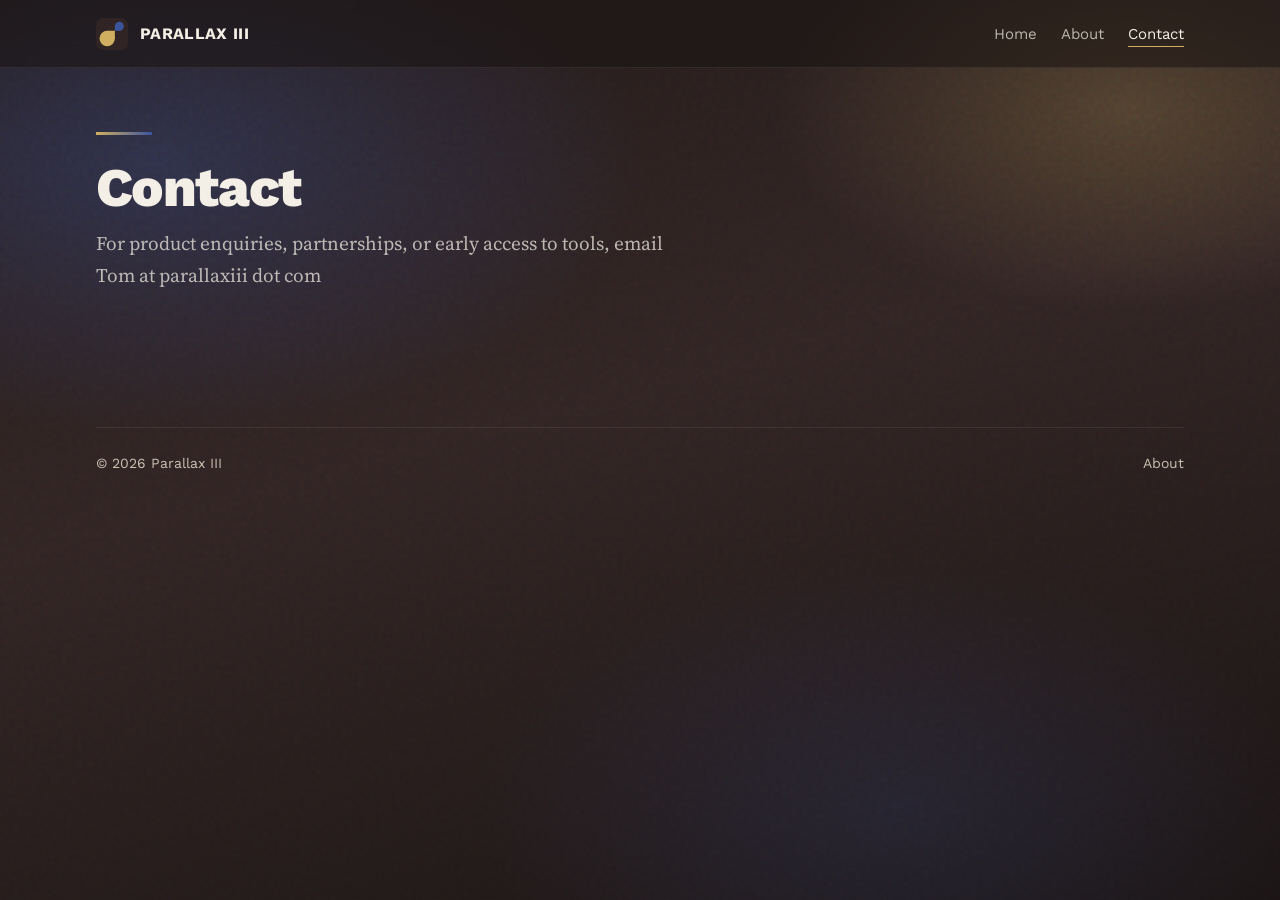
==== contact.html @ c74a7e7c "Add Parallax III website for GitHub Pages. Co-authored-by: Cursor <cursoragent@cursor.com>" ====
<!DOCTYPE html>
<html lang="en">
<head>
  <meta charset="utf-8">
  <meta name="viewport" content="width=device-width, initial-scale=1">
  <title>Contact — Parallax III</title>
  <meta name="description" content="Contact Parallax III about Chronicle and open-source investigation software.">
  <link rel="icon" href="assets/logo.svg" type="image/svg+xml">
  <link rel="stylesheet" href="css/styles.css">
</head>
<body>
  <div class="site-bg" aria-hidden="true"></div>

  <header class="site-header">
    <div class="site-header__inner">
      <a class="brand-mark" href="index.html">
        <img src="assets/logo.svg" alt="">
        <span>PARALLAX III</span>
      </a>
      <nav aria-label="Primary">
        <ul class="nav-links">
          <li><a href="index.html">Home</a></li>
          <li><a href="about.html">About</a></li>
          <li><a href="contact.html" aria-current="page">Contact</a></li>
        </ul>
      </nav>
    </div>
  </header>

  <main>
    <article class="page">
      <hr class="accent-rule">
      <h1 class="page-title">Contact</h1>
      <p class="page-intro">For product enquiries, partnerships, or early access to tools, email Tom at parallaxiii dot com</p>

    </article>
  </main>

  <footer class="site-footer">
    <span>© <span id="year"></span> Parallax III</span>
    <a href="about.html">About</a>
  </footer>

  <script>
    document.getElementById("year").textContent = new Date().getFullYear();
  </script>
</body>
</html>
---- css/styles.css ----
@font-face {
  font-family: "Work Sans";
  src: url("../assets/fonts/WorkSans-Variable.ttf") format("truetype");
  font-weight: 100 900;
  font-style: normal;
  font-display: swap;
}

@font-face {
  font-family: "Work Sans";
  src: url("../assets/fonts/WorkSans-Italic-Variable.ttf") format("truetype");
  font-weight: 100 900;
  font-style: italic;
  font-display: swap;
}

@font-face {
  font-family: "Source Serif 4";
  src: url("../assets/fonts/SourceSerif4-Variable.ttf") format("truetype");
  font-weight: 200 900;
  font-style: normal;
  font-display: swap;
}

@font-face {
  font-family: "Source Serif 4";
  src: url("../assets/fonts/SourceSerif4-Italic-Variable.ttf") format("truetype");
  font-weight: 200 900;
  font-style: italic;
  font-display: swap;
}

@font-face {
  font-family: "Zilla Slab";
  src: url("../assets/fonts/ZillaSlab-Regular.ttf") format("truetype");
  font-weight: 400;
  font-style: normal;
  font-display: swap;
}

@font-face {
  font-family: "Zilla Slab";
  src: url("../assets/fonts/ZillaSlab-Medium.ttf") format("truetype");
  font-weight: 500;
  font-style: normal;
  font-display: swap;
}

@font-face {
  font-family: "Zilla Slab";
  src: url("../assets/fonts/ZillaSlab-SemiBold.ttf") format("truetype");
  font-weight: 600;
  font-style: normal;
  font-display: swap;
}

:root {
  --ink: #1a1413;
  --surface: #312424;
  --surface-soft: #3d302e;
  --gold: #d0b060;
  --gold-bright: #e0c478;
  --blue: #3c549c;
  --blue-soft: #5a6eb0;
  --paper: #f3eee6;
  --paper-muted: #c9c0b4;
  --text: #f3eee6;
  --text-muted: rgba(243, 238, 230, 0.72);
  --font-display: "Work Sans", sans-serif;
  --font-body: "Work Sans", sans-serif;
  --font-read: "Source Serif 4", serif;
  --font-ref: "Zilla Slab", serif;
  --max: 68rem;
  --nav-h: 4.25rem;
}

*,
*::before,
*::after {
  box-sizing: border-box;
}

html {
  scroll-behavior: smooth;
}

body {
  margin: 0;
  min-height: 100vh;
  font-family: var(--font-body);
  font-size: 1.0625rem;
  line-height: 1.6;
  color: var(--text);
  background: var(--ink);
  -webkit-font-smoothing: antialiased;
}

img {
  max-width: 100%;
  display: block;
}

a {
  color: inherit;
  text-decoration: none;
}

/* Atmosphere */
.site-bg {
  position: fixed;
  inset: 0;
  z-index: -1;
  background:
    radial-gradient(ellipse 70% 55% at 12% 18%, rgba(60, 84, 156, 0.35), transparent 55%),
    radial-gradient(ellipse 55% 45% at 88% 12%, rgba(208, 176, 96, 0.22), transparent 50%),
    radial-gradient(ellipse 60% 50% at 70% 90%, rgba(60, 84, 156, 0.18), transparent 55%),
    linear-gradient(165deg, #231a19 0%, var(--surface) 45%, #1a1413 100%);
}

.site-bg::after {
  content: "";
  position: absolute;
  inset: 0;
  opacity: 0.35;
  background-image: url("data:image/svg+xml,%3Csvg viewBox='0 0 200 200' xmlns='http://www.w3.org/2000/svg'%3E%3Cfilter id='n'%3E%3CfeTurbulence type='fractalNoise' baseFrequency='0.85' numOctaves='4' stitchTiles='stitch'/%3E%3C/filter%3E%3Crect width='100%25' height='100%25' filter='url(%23n)' opacity='0.55'/%3E%3C/svg%3E");
  pointer-events: none;
  mix-blend-mode: overlay;
}

/* Nav */
.site-header {
  position: sticky;
  top: 0;
  z-index: 20;
  height: var(--nav-h);
  display: flex;
  align-items: center;
  backdrop-filter: blur(14px);
  background: rgba(26, 20, 19, 0.55);
  border-bottom: 1px solid rgba(243, 238, 230, 0.08);
}

.site-header__inner {
  width: min(100% - 2.5rem, var(--max));
  margin-inline: auto;
  display: flex;
  align-items: center;
  justify-content: space-between;
  gap: 1.5rem;
}

.brand-mark {
  display: inline-flex;
  align-items: center;
  gap: 0.75rem;
  font-family: var(--font-display);
  font-weight: 700;
  font-size: 1rem;
  letter-spacing: 0.02em;
}

.brand-mark img {
  width: 2rem;
  height: 2rem;
  border-radius: 0.45rem;
}

.nav-links {
  display: flex;
  gap: 0.25rem 1.5rem;
  list-style: none;
  margin: 0;
  padding: 0;
  font-size: 0.9375rem;
}

.nav-links a {
  position: relative;
  color: var(--text-muted);
  transition: color 0.25s ease;
}

.nav-links a::after {
  content: "";
  position: absolute;
  left: 0;
  bottom: -0.3rem;
  width: 100%;
  height: 1px;
  background: var(--gold);
  transform: scaleX(0);
  transform-origin: left;
  transition: transform 0.3s ease;
}

.nav-links a:hover,
.nav-links a[aria-current="page"] {
  color: var(--text);
}

.nav-links a:hover::after,
.nav-links a[aria-current="page"]::after {
  transform: scaleX(1);
}

/* Layout */
main {
  width: min(100% - 2.5rem, var(--max));
  margin-inline: auto;
}

.page {
  padding-block: 4rem 6rem;
  animation: rise 0.7s ease both;
}

@keyframes rise {
  from {
    opacity: 0;
    transform: translateY(0.85rem);
  }
  to {
    opacity: 1;
    transform: none;
  }
}

/* Home hero — one composition */
.hero {
  min-height: calc(100vh - var(--nav-h));
  display: grid;
  align-items: center;
  gap: 3rem;
  padding-block: 2.5rem 4rem;
  animation: rise 0.85s ease both;
}

@media (min-width: 860px) {
  .hero {
    grid-template-columns: 1.05fr 0.95fr;
    gap: 4rem;
  }
}

.hero__copy {
  max-width: 34rem;
}

.hero__brand {
  margin: 0 0 1.25rem;
  font-family: var(--font-display);
  font-weight: 800;
  font-size: clamp(2.75rem, 7vw, 5rem);
  line-height: 0.95;
  letter-spacing: -0.03em;
}

.hero__brand span {
  display: block;
  color: var(--gold);
}

.hero__lead {
  margin: 0 0 2rem;
  font-family: var(--font-read);
  font-size: clamp(1.1rem, 2.2vw, 1.3rem);
  line-height: 1.55;
  color: var(--text-muted);
  max-width: 28rem;
}

.hero__actions {
  display: flex;
  flex-wrap: wrap;
  gap: 0.85rem 1rem;
}

.btn {
  display: inline-flex;
  align-items: center;
  justify-content: center;
  min-height: 2.85rem;
  padding: 0.65rem 1.35rem;
  font-family: var(--font-body);
  font-size: 0.95rem;
  font-weight: 600;
  border-radius: 0.35rem;
  border: 1px solid transparent;
  transition: transform 0.2s ease, background 0.2s ease, border-color 0.2s ease, color 0.2s ease;
}

.btn:hover {
  transform: translateY(-1px);
}

.btn--primary {
  background: var(--gold);
  color: var(--ink);
}

.btn--primary:hover {
  background: var(--gold-bright);
}

.btn--ghost {
  border-color: rgba(243, 238, 230, 0.28);
  color: var(--text);
  background: transparent;
}

.btn--ghost:hover {
  border-color: var(--gold);
  color: var(--gold-bright);
}

.hero__visual {
  justify-self: center;
  width: min(100%, 26rem);
  aspect-ratio: 1;
  position: relative;
}

.hero__visual img {
  width: 100%;
  height: 100%;
  object-fit: cover;
  border-radius: 1.75rem;
  box-shadow: 0 0 0 1px rgba(243, 238, 230, 0.08);
  animation: drift 8s ease-in-out infinite;
}

.hero__visual::before {
  content: "";
  position: absolute;
  inset: -8%;
  border-radius: 2.25rem;
  background:
    radial-gradient(circle at 30% 40%, rgba(208, 176, 96, 0.28), transparent 45%),
    radial-gradient(circle at 75% 30%, rgba(60, 84, 156, 0.35), transparent 40%);
  filter: blur(28px);
  z-index: -1;
  animation: pulse 7s ease-in-out infinite;
}

@keyframes drift {
  0%,
  100% {
    transform: translateY(0);
  }
  50% {
    transform: translateY(-0.6rem);
  }
}

@keyframes pulse {
  0%,
  100% {
    opacity: 0.7;
    transform: scale(1);
  }
  50% {
    opacity: 1;
    transform: scale(1.04);
  }
}

/* Inner pages */
.page-title {
  margin: 0 0 0.75rem;
  font-family: var(--font-display);
  font-weight: 800;
  font-size: clamp(2.2rem, 5vw, 3.4rem);
  letter-spacing: -0.03em;
  line-height: 1.05;
}

.page-intro {
  margin: 0 0 2.5rem;
  max-width: 38rem;
  color: var(--text-muted);
  font-family: var(--font-read);
  font-size: 1.2rem;
  line-height: 1.65;
}

.prose {
  max-width: 40rem;
  font-family: var(--font-read);
  font-size: 1.125rem;
  line-height: 1.7;
}

.prose p {
  margin: 0 0 1.15rem;
  color: var(--text-muted);
}

.prose p:last-child {
  margin-bottom: 0;
}

.prose strong {
  color: var(--text);
  font-weight: 600;
}

.accent-rule {
  width: 3.5rem;
  height: 3px;
  margin: 0 0 1.5rem;
  background: linear-gradient(90deg, var(--gold), var(--blue));
  border: 0;
}

.contact-block {
  margin-top: 2rem;
}

.contact-block a {
  color: var(--gold-bright);
  text-decoration: underline;
  text-underline-offset: 0.2em;
  transition: color 0.2s ease;
}

.contact-block a:hover {
  color: var(--paper);
}

.contact-meta {
  margin-top: 2.5rem;
  padding-top: 1.5rem;
  border-top: 1px solid rgba(243, 238, 230, 0.12);
  color: var(--paper-muted);
  font-size: 0.95rem;
}

.site-footer {
  width: min(100% - 2.5rem, var(--max));
  margin-inline: auto;
  padding: 1.5rem 0 2.5rem;
  border-top: 1px solid rgba(243, 238, 230, 0.08);
  color: var(--paper-muted);
  font-size: 0.875rem;
  display: flex;
  flex-wrap: wrap;
  justify-content: space-between;
  gap: 0.75rem;
}

@media (max-width: 640px) {
  .nav-links {
    gap: 0.9rem;
    font-size: 0.875rem;
  }

  .brand-mark span {
    display: none;
  }
}
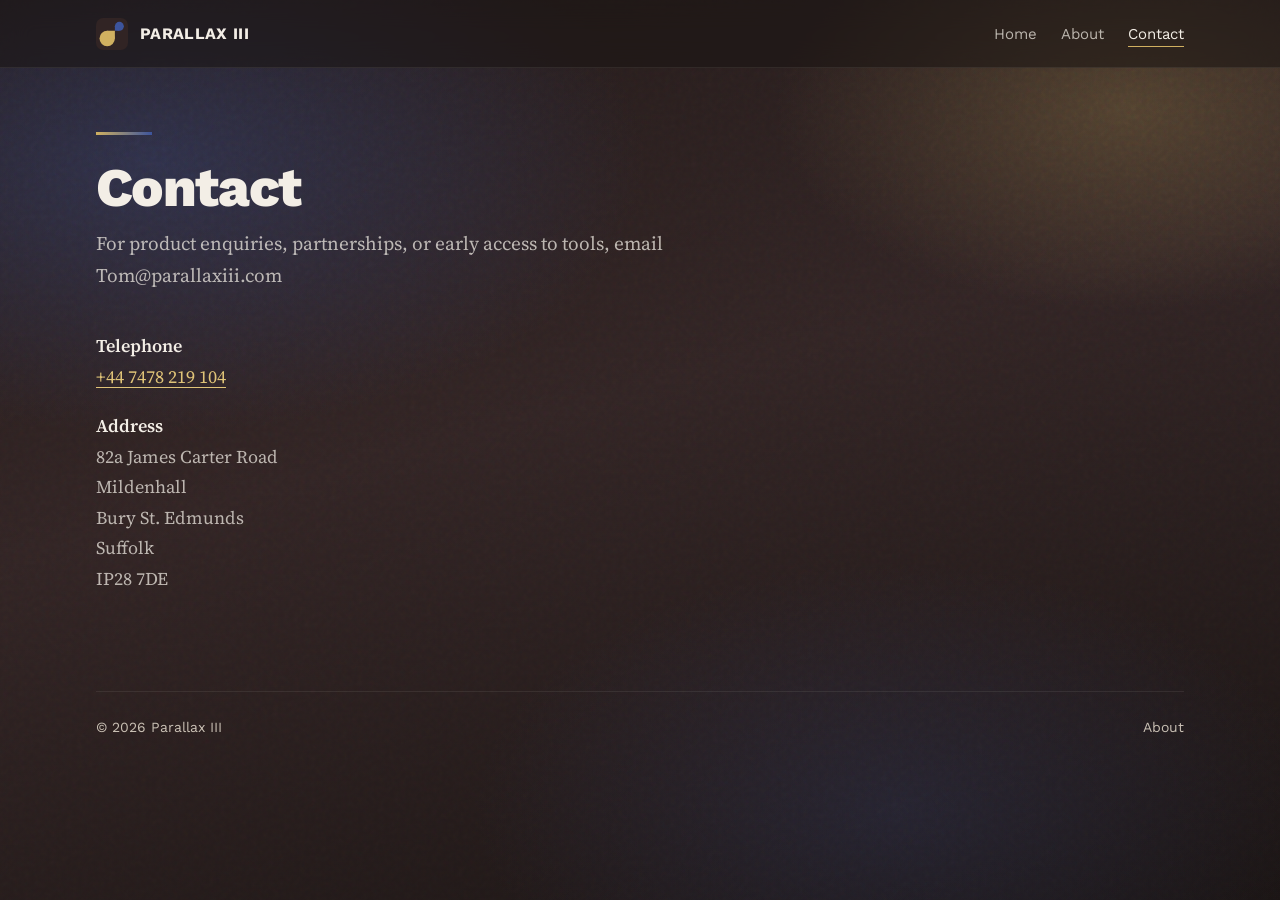
==== commit 05e939bc: "Add phone and address to the contact page. Co-authored-by: Cursor <cursoragent@cursor.com>" ====
--- a/contact.html
+++ b/contact.html
@@ -31,8 +31,22 @@
     <article class="page">
       <hr class="accent-rule">
       <h1 class="page-title">Contact</h1>
-      <p class="page-intro">For product enquiries, partnerships, or early access to tools, email Tom at parallaxiii dot com</p>
+      <p class="page-intro">For product enquiries, partnerships, or early access to tools, email Tom@parallaxiii.com</p>
 
+      <div class="prose contact-block">
+        <p>
+          <strong>Telephone</strong><br>
+          <a href="tel:+447478219104">+44 7478 219 104</a>
+        </p>
+        <p>
+          <strong>Address</strong><br>
+          82a James Carter Road<br>
+          Mildenhall<br>
+          Bury St. Edmunds<br>
+          Suffolk<br>
+          IP28 7DE
+        </p>
+      </div>
     </article>
   </main>
 
